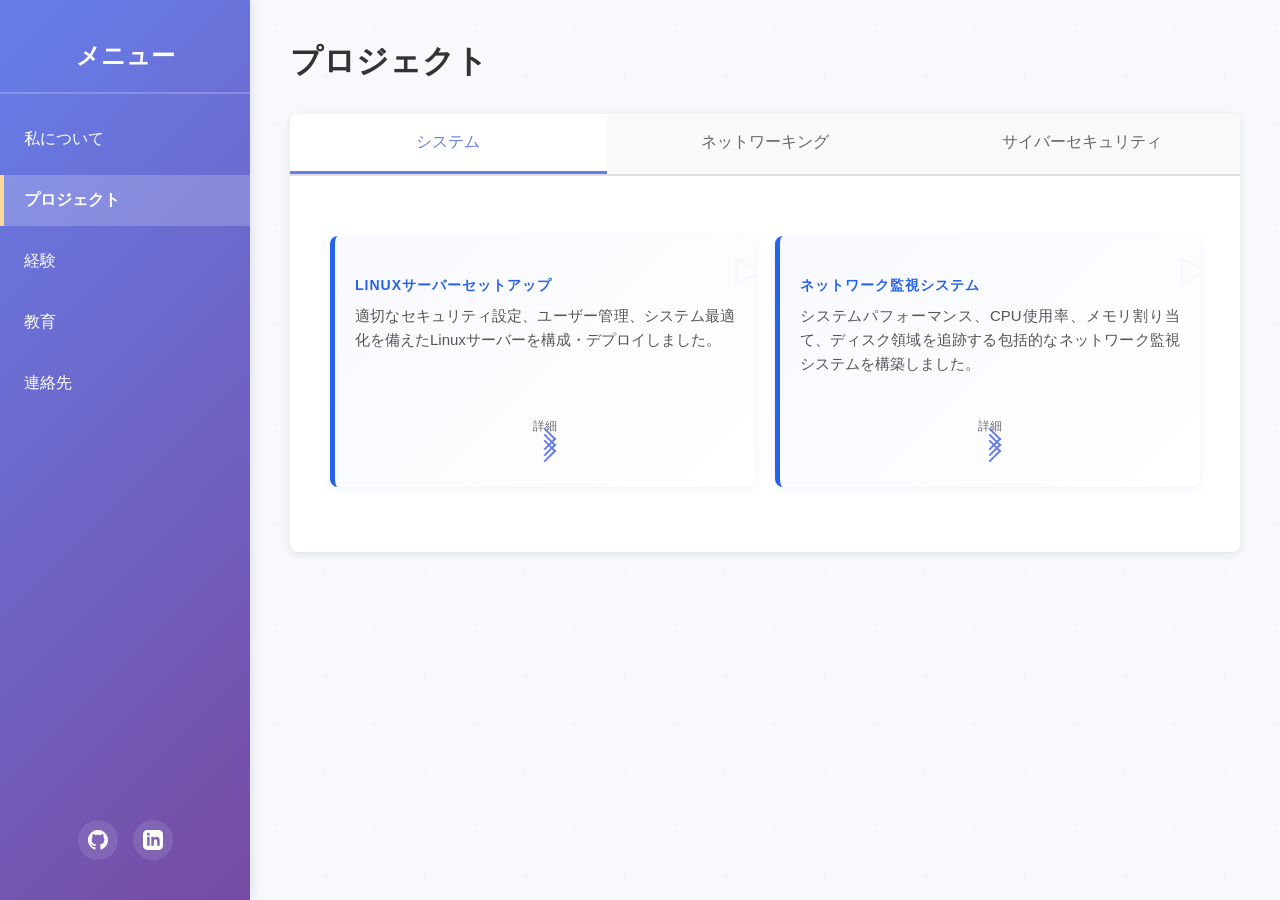
==== projects.html @ fcadda85 "Initial commit - My portfolio site" ====
<!DOCTYPE html>
<html lang="ja">

<head>
    <meta charset="UTF-8">
    <meta name="viewport" content="width=device-width, initial-scale=1.0">
    <title>プロジェクト</title>
    <link rel="stylesheet" href="style.css">
</head>

<body>
    <div class="container">
        <!-- Sidebar -->
        <aside class="sidebar">
            <div class="sidebar-header">
                <h2>メニュー</h2>
            </div>
            <nav class="sidebar-nav">
                <ul>
                    <li><a href="index.html" class="nav-link" data-page="about">私について</a></li>
                    <li><a href="projects.html" class="nav-link active" data-page="projects">プロジェクト</a></li>
                    <li><a href="#" class="nav-link" data-page="experience">経験</a></li>
                    <li><a href="#" class="nav-link" data-page="education">教育</a></li>
                    <li><a href="#" class="nav-link" data-page="contact">連絡先</a></li>
                </ul>
            </nav>

            <!-- Social Links -->
            <div class="sidebar-social">
                <a href="https://github.com/mahendrakaintura" target="_blank" class="social-link" title="GitHub">
                    <svg height="20" width="20" viewBox="0 0 24 24" fill="currentColor">
                        <path
                            d="M12 0c-6.626 0-12 5.373-12 12 0 5.302 3.438 9.8 8.207 11.387.599.111.793-.261.793-.577v-2.234c-3.338.726-4.033-1.416-4.033-1.416-.546-1.387-1.333-1.756-1.333-1.756-1.089-.745.083-.729.083-.729 1.205.084 1.839 1.237 1.839 1.237 1.07 1.834 2.807 1.304 3.492.997.107-.775.418-1.305.762-1.604-2.665-.305-5.467-1.334-5.467-5.931 0-1.311.469-2.381 1.236-3.221-.124-.303-.535-1.524.117-3.176 0 0 1.008-.322 3.301 1.23.957-.266 1.983-.399 3.003-.404 1.02.005 2.047.138 3.006.404 2.291-1.552 3.297-1.23 3.297-1.23.653 1.653.242 2.874.118 3.176.77.84 1.235 1.911 1.235 3.221 0 4.609-2.807 5.624-5.479 5.921.43.372.823 1.102.823 2.222v3.293c0 .319.192.694.801.576 4.765-1.589 8.199-6.086 8.199-11.386 0-6.627-5.373-12-12-12z" />
                    </svg>
                </a>
                <a href="https://www.linkedin.com/in/mahendra-kaintura-3a2257334/" target="_blank" class="social-link"
                    title="LinkedIn">
                    <svg height="20" width="20" viewBox="0 0 24 24" fill="currentColor">
                        <path
                            d="M19 0h-14c-2.761 0-5 2.239-5 5v14c0 2.761 2.239 5 5 5h14c2.762 0 5-2.239 5-5v-14c0-2.761-2.238-5-5-5zm-11 19h-3v-11h3v11zm-1.5-12.268c-.966 0-1.75-.79-1.75-1.764s.784-1.764 1.75-1.764 1.75.79 1.75 1.764-.783 1.764-1.75 1.764zm13.5 12.268h-3v-5.604c0-3.368-4-3.113-4 0v5.604h-3v-11h3v1.765c1.396-2.586 7-2.777 7 2.476v6.759z" />
                    </svg>
                </a>
            </div>
        </aside>

        <!-- Main Content -->
        <main class="main-content">
            <!-- Projects Page -->
            <div id="projects" class="page active">
                <div class="page-header">
                    <h1>プロジェクト</h1>
                </div>

                <!-- Project Category Container (like tabs-container) -->
                <div class="tabs-container">
                    <div class="project-navbar">
                        <button class="project-nav-btn active" data-category="system">システム</button>
                        <button class="project-nav-btn" data-category="networking">ネットワーキング</button>
                        <button class="project-nav-btn" data-category="cybersecurity">サイバーセキュリティ</button>
                    </div>

                    <!-- Projects Container -->
                    <div class="tab-contents">
                        <div id="projects-content" class="tab-content active">
                            <div id="projects-container">
                                <!-- Projects will be inserted here by JavaScript -->
                            </div>
                        </div>
                    </div>
                </div>
            </div>
        </main>
    </div>

    <script src="projects-script.js"></script>
</body>

</html>
---- style.css ----
* {
    margin: 0;
    padding: 0;
    box-sizing: border-box;
}

body {
    font-family: 'Segoe UI', 'Hiragino Sans', 'ヒラギノ角ゴ Pro', 'Yu Gothic', YuGothic, 'MS UI Gothic', Meiryo, sans-serif;
    background-color: #f5f5f5;
    color: #333;
}

.container {
    display: flex;
    height: 100vh;
}

/* Sidebar Styling */
.sidebar {
    width: 250px;
    background: linear-gradient(135deg, #667eea 0%, #764ba2 100%);
    color: white;
    padding: 20px 0;
    box-shadow: 2px 0 10px rgba(0, 0, 0, 0.1);
    position: fixed;
    height: 100vh;
    overflow-y: auto;
    display: flex;
    flex-direction: column;
}

.sidebar-header {
    padding: 20px;
    border-bottom: 2px solid rgba(255, 255, 255, 0.2);
    text-align: center;
}

.sidebar-header h2 {
    font-size: 24px;
    font-weight: 600;
}

.sidebar-nav ul {
    list-style: none;
    margin-top: 20px;
}

.sidebar-nav li {
    margin: 10px 0;
}

.nav-link {
    display: block;
    padding: 15px 20px;
    color: white;
    text-decoration: none;
    transition: all 0.3s ease;
    font-size: 16px;
    border-left: 4px solid transparent;
}

.nav-link:hover {
    background-color: rgba(255, 255, 255, 0.1);
    border-left-color: #ffd89b;
}

.nav-link.active {
    background-color: rgba(255, 255, 255, 0.2);
    border-left-color: #ffd89b;
    font-weight: 600;
}

/* Sidebar Social Links */
.sidebar-social {
    margin-top: auto;
    display: flex;
    justify-content: center;
    gap: 15px;
    padding: 20px;
}

.social-link {
    display: flex;
    align-items: center;
    justify-content: center;
    width: 40px;
    height: 40px;
    background-color: rgba(255, 255, 255, 0.1);
    border-radius: 50%;
    color: white;
    transition: all 0.3s ease;
}

.social-link:hover {
    background-color: rgba(255, 255, 255, 0.3);
    transform: translateY(-3px);
}

/* Main Content Area */
.main-content {
    margin-left: 250px;
    width: calc(100% - 250px);
    padding: 40px;
    overflow-y: auto;
    background-color: #f8f9fc;
    background-image:
        radial-gradient(circle at 25px 25px, rgba(102, 126, 234, 0.03) 2px, transparent 0),
        radial-gradient(circle at 75px 75px, rgba(118, 75, 162, 0.03) 2px, transparent 0);
    background-size: 100px 100px;
}

.page {
    display: none;
    animation: fadeIn 0.3s ease;
}

.page.active {
    display: block;
}

@keyframes fadeIn {
    from {
        opacity: 0;
        transform: translateY(10px);
    }

    to {
        opacity: 1;
        transform: translateY(0);
    }
}

/* Scroll Down Animation */
.scroll-indicator {
    display: flex;
    flex-direction: column;
    align-items: center;
    justify-content: center;
    margin-top: 60px;
    padding: 20px 0;
}

.scroll-indicator p {
    font-size: 14px;
    color: #666;
    margin-bottom: 10px;
    font-weight: 500;
}

.scroll-arrow {
    display: flex;
    flex-direction: column;
    align-items: center;
}

.scroll-arrow span {
    width: 24px;
    height: 24px;
    border-right: 2px solid #667eea;
    border-bottom: 2px solid #667eea;
    transform: rotate(-45deg);
    margin-top: -16px;
    animation: scrollDown 1.5s infinite;
}

.scroll-arrow span:nth-child(1) {
    animation-delay: 0s;
}

.scroll-arrow span:nth-child(2) {
    animation-delay: 0.3s;
}

.scroll-arrow span:nth-child(3) {
    animation-delay: 0.6s;
}

@keyframes scrollDown {
    0% {
        opacity: 0;
        transform: rotate(-45deg) translateY(-10px);
    }

    50% {
        opacity: 1;
    }

    100% {
        opacity: 0;
        transform: rotate(-45deg) translateY(10px);
    }
}

/* Introduction Section */
.introduction-section {
    background: white;
    border-left: 4px solid #667eea;
    padding: 30px;
    margin-top: 40px;
    border-radius: 8px;
    box-shadow: 0 2px 8px rgba(0, 0, 0, 0.1);
    animation: fadeInUp 0.8s ease;
}

.introduction-section h2 {
    color: #667eea;
    margin-bottom: 20px;
    font-size: 24px;
}

/* Intro with photo side by side */
.intro-with-photo {
    display: flex;
    gap: 30px;
    align-items: flex-start;
}

/* Introduction content */
.introduction-content {
    flex: 1;
    line-height: 1.8;
    color: #333;
}

.introduction-content p {
    margin-bottom: 15px;
    font-size: 16px;
    text-align: justify;
}

.introduction-content p:last-child {
    margin-bottom: 0;
}

/* Photo on right side with shadow */
.intro-photo-right {
    flex-shrink: 0;
    position: relative;
    display: flex;
    flex-direction: column;
    align-items: center;
}

.intro-photo-right>img {
    width: 170px;
    height: 220px;
    object-fit: cover;
    object-position: center;
    border-radius: 15px;
    box-shadow:
        0 15px 35px rgba(102, 126, 234, 0.4),
        0 8px 15px rgba(0, 0, 0, 0.1);
}

.intro-photo-right::after {
    content: '';
    position: absolute;
    bottom: 60px;
    left: 50%;
    transform: translateX(-50%);
    width: 60%;
    height: 25px;
    background: radial-gradient(ellipse at center, rgba(102, 126, 234, 0.25) 0%, transparent 70%);
    z-index: -1;
}

/* Signature styling */
.signature {
    margin-top: 15px;
}

.signature img {
    width: 180px;
    height: auto;
    opacity: 0.85;
    transition: opacity 0.3s ease;
    mix-blend-mode: multiply;
}

.signature img:hover {
    opacity: 1;
    mix-blend-mode: normal;
}

/* Digital Signature Text */
.digital-signature {
    margin-top: 15px;
    text-align: center;
}

.signature-text {
    font-family: 'Brush Script MT', 'Segoe Script', cursive;
    font-size: 24px;
    color: #667eea;
    font-style: italic;
    display: inline-block;
    position: relative;
}

.signature-text::after {
    content: '';
    position: absolute;
    bottom: -3px;
    left: 0;
    width: 100%;
    height: 2px;
    background: linear-gradient(90deg, transparent, #667eea, #764ba2, transparent);
}

/* CTA Button */
.cta-button {
    display: inline-block;
    margin-top: 20px;
    padding: 12px 30px;
    background: linear-gradient(135deg, #667eea 0%, #764ba2 100%);
    color: white;
    text-decoration: none;
    border-radius: 25px;
    font-weight: 600;
    font-size: 14px;
    transition: all 0.3s ease;
    box-shadow: 0 4px 15px rgba(102, 126, 234, 0.4);
}

.cta-button:hover {
    transform: translateY(-2px);
    box-shadow: 0 6px 20px rgba(102, 126, 234, 0.5);
}

@keyframes fadeInUp {
    from {
        opacity: 0;
        transform: translateY(30px);
    }

    to {
        opacity: 1;
        transform: translateY(0);
    }
}

.page-header {
    margin-bottom: 30px;
}

.page-header h1 {
    font-size: 32px;
    color: #333;
    margin-bottom: 10px;
}

/* Tabs Styling */
.tabs-container {
    background: white;
    border-radius: 8px;
    box-shadow: 0 2px 8px rgba(0, 0, 0, 0.1);
    overflow: hidden;
}

.tabs {
    display: flex;
    background-color: #f9f9f9;
    border-bottom: 2px solid #e0e0e0;
    flex-wrap: wrap;
}

.tab-btn {
    flex: 1;
    padding: 18px 20px;
    background: none;
    border: none;
    cursor: pointer;
    font-size: 16px;
    font-weight: 500;
    color: #666;
    transition: all 0.3s ease;
    border-bottom: 3px solid transparent;
    min-width: 150px;
}

.tab-btn:hover {
    background-color: #f0f0f0;
    color: #333;
}

.tab-btn.active {
    color: #667eea;
    border-bottom-color: #667eea;
    background-color: white;
}

.tab-contents {
    padding: 40px;
}

.tab-content {
    display: none;
    animation: fadeIn 0.3s ease;
}

.tab-content.active {
    display: block;
}

.tab-content h2 {
    font-size: 24px;
    color: #333;
    margin-bottom: 20px;
    border-bottom: 2px solid #667eea;
    padding-bottom: 10px;
}

.tab-content h3 {
    font-size: 18px;
    color: #554d9f;
    margin-top: 20px;
    margin-bottom: 10px;
}

#skills h3 {
    font-size: 22px;
    color: #2563eb;
    margin-top: 30px;
    margin-bottom: 20px;
    font-weight: 600;
}

.skills-section {
    margin-bottom: 40px;
}

.skills-section:first-of-type {
    margin-top: 0;
}

.info-section {
    line-height: 1.8;
}

.info-section p {
    margin: 12px 0;
    font-size: 16px;
}

.info-section ul {
    margin-left: 20px;
    margin-top: 10px;
}

.info-section li {
    margin: 8px 0;
    font-size: 16px;
}

.info-section strong {
    color: #554d9f;
}

/* Two Column Grid Layout */
.info-grid {
    display: grid;
    grid-template-columns: 1fr 1fr;
    gap: 20px;
    margin-top: 20px;
}

#skills .info-grid {
    background: white;
    padding: 25px;
    border-radius: 8px;
    box-shadow: 0 2px 8px rgba(0, 0, 0, 0.05);
}

.info-item {
    padding: 20px;
    background: linear-gradient(135deg, #f8f9ff 0%, #ffffff 100%);
    border-left: 5px solid #2563eb;
    border-radius: 8px;
    box-shadow: 0 2px 8px rgba(37, 99, 235, 0.08);
    transition: all 0.3s ease;
    position: relative;
    overflow: hidden;
}

.info-item::before {
    content: '▹';
    position: absolute;
    top: -5px;
    right: -10px;
    font-size: 60px;
    color: rgba(37, 99, 235, 0.05);
    opacity: 0.5;
}

.info-item:hover {
    transform: translateY(-4px);
    box-shadow: 0 8px 20px rgba(37, 99, 235, 0.15);
    border-left-color: #2563eb;
}

.info-item strong {
    color: #2563eb;
    display: block;
    margin-bottom: 10px;
    font-size: 14px;
    text-transform: uppercase;
    letter-spacing: 1px;
    font-weight: 700;
}

.info-item span {
    font-size: 15px;
    color: #555;
    font-weight: 400;
    line-height: 1.6;
    text-align: justify;
}

/* About Me Section */
.about-me-section {
    margin-top: 40px;
    padding-top: 30px;
    border-top: 2px solid #e0e0e0;
}

.about-me-section h3 {
    font-size: 22px;
    color: #333;
    margin-bottom: 20px;
    font-weight: 600;
}

.about-me-content {
    background: white;
    border: 2px solid #f0f0f0;
    border-radius: 8px;
    padding: 20px;
    max-height: 400px;
    overflow-y: auto;
    line-height: 1.8;
    font-size: 16px;
    color: #555;
}

.about-me-content p {
    margin: 12px 0;
}

.interests-grid {
    display: grid;
    grid-template-columns: repeat(auto-fit, minmax(280px, 1fr));
    gap: 20px;
    margin-top: 30px;
}

.interest-card {
    background: linear-gradient(135deg, #f8f9ff 0%, #ffffff 100%);
    border-radius: 12px;
    padding: 30px;
    text-align: center;
    box-shadow: 0 4px 16px rgba(37, 99, 235, 0.1);
    transition: all 0.3s ease;
    border-left: 5px solid #2563eb;
    border-top: 5px solid #2563eb;
    position: relative;
    overflow: hidden;
}

.interest-card::before {
    content: '';
    position: absolute;
    top: 0;
    right: 0;
    width: 100px;
    height: 100px;
    background: radial-gradient(circle, rgba(37, 99, 235, 0.08) 0%, transparent 70%);
    pointer-events: none;
}

.interest-card:hover {
    transform: translateY(-10px);
    box-shadow: 0 12px 28px rgba(37, 99, 235, 0.2);
    border-left-color: #2563eb;
    border-top-color: #2563eb;
}

.interest-card h3 {
    font-size: 20px;
    color: #2563eb;
    margin: 20px 0 12px 0;
    font-weight: 700;
    position: relative;
    z-index: 1;
}

.interest-card p {
    font-size: 14px;
    color: #666;
    line-height: 1.7;
    position: relative;
    z-index: 1;
}

.card-icon {
    height: 120px;
    display: flex;
}

/* Science Animation */
.science-animation {
    position: relative;
    width: 140px;
    height: 140px;
    display: flex;
    align-items: center;
    justify-content: center;
}

.nucleus {
    position: absolute;
    width: 16px;
    height: 16px;
    background: radial-gradient(circle at 30% 30%, #FF1744, #C41C3B);
    border-radius: 50%;
    box-shadow: 0 0 20px #FF1744, 0 0 40px rgba(255, 23, 68, 0.5);
    z-index: 10;
}

.orbit {
    position: absolute;
    border: 1px solid rgba(102, 126, 234, 0.3);
    border-radius: 50%;
    left: 50%;
    top: 50%;
    transform: translate(-50%, -50%);
}

.orbit-1 {
    width: 40px;
    height: 40px;
}

.orbit-2 {
    width: 70px;
    height: 70px;
    border-color: rgba(76, 175, 80, 0.3);
}

.orbit-3 {
    width: 100px;
    height: 100px;
    border-color: rgba(255, 152, 0, 0.3);
}

.electron {
    position: absolute;
    width: 8px;
    height: 8px;
    background: radial-gradient(circle at 30% 30%, #00D4FF, #0288D1);
    border-radius: 50%;
    box-shadow: 0 0 10px #00D4FF;
    left: 50%;
    top: 50%;
}

.electron-1 {
    animation: orbitPath1 3s infinite linear;
}

.electron-1.electron-offset {
    animation: orbitPath1 3s infinite linear 1.5s;
}

.electron-2 {
    animation: orbitPath2 4s infinite linear;
}

.electron-2.electron-offset {
    animation: orbitPath2 4s infinite linear 1.33s;
}

.electron-2.electron-offset-2 {
    animation: orbitPath2 4s infinite linear 2.66s;
}

.electron-3 {
    animation: orbitPath3 5s infinite linear;
}

.electron-3.electron-offset {
    animation: orbitPath3 5s infinite linear 2.5s;
}

.energy-particle {
    position: absolute;
    width: 4px;
    height: 4px;
    background: #FFD700;
    border-radius: 50%;
    box-shadow: 0 0 8px #FFD700;
}

.energy-1 {
    animation: energyPath1 2s infinite ease-in-out;
}

.energy-2 {
    animation: energyPath1 2s infinite ease-in-out 1s;
}

@keyframes orbitPath1 {
    from {
        transform: translate(-50%, -50%) rotate(0deg) translateX(20px) rotate(0deg);
    }

    to {
        transform: translate(-50%, -50%) rotate(360deg) translateX(20px) rotate(-360deg);
    }
}

@keyframes orbitPath2 {
    from {
        transform: translate(-50%, -50%) rotate(0deg) translateX(35px) rotate(0deg);
    }

    to {
        transform: translate(-50%, -50%) rotate(360deg) translateX(35px) rotate(-360deg);
    }
}

@keyframes orbitPath3 {
    from {
        transform: translate(-50%, -50%) rotate(0deg) translateX(50px) rotate(0deg);
    }

    to {
        transform: translate(-50%, -50%) rotate(360deg) translateX(50px) rotate(-360deg);
    }
}

@keyframes energyPath1 {

    0%,
    100% {
        transform: translate(0, 0);
        opacity: 0;
    }

    50% {
        transform: translate(30px, 30px);
        opacity: 1;
    }
}

/* Technology Animation */
.pcb-circuit {
    width: 100px;
    height: 100px;
}

.circuit-path {
    stroke-dasharray: 150;
    stroke-dashoffset: 150;
    animation: drawCircuit 3s ease-in-out infinite;
}

.circuit-path-alt {
    stroke-dasharray: 150;
    stroke-dashoffset: 150;
    animation: drawCircuit 3s ease-in-out infinite 0.5s;
}

@keyframes drawCircuit {

    0%,
    100% {
        stroke-dashoffset: 150;
    }

    50% {
        stroke-dashoffset: 0;
    }
}

/* Music Animation */
.headphone-animation {
    position: relative;
    width: 80px;
    height: 80px;
}

.headphone {
    position: relative;
    width: 70px;
    height: 50px;
    margin: 0 auto;
}

.ear-left,
.ear-right {
    position: absolute;
    width: 20px;
    height: 30px;
    background: #4CAF50;
    border-radius: 50%;
    top: 10px;
}

.ear-left {
    left: 0;
    animation: earhop 0.6s ease-in-out infinite;
}

.ear-right {
    right: 0;
    animation: earhop 0.6s ease-in-out infinite 0.1s;
}

.band {
    position: absolute;
    width: 50px;
    height: 8px;
    background: #4CAF50;
    border-radius: 4px;
    top: 0;
    left: 10px;
}

@keyframes earhop {

    0%,
    100% {
        transform: translateY(0);
    }

    50% {
        transform: translateY(-10px);
    }
}

.music-notes {
    position: absolute;
    bottom: 0;
    left: 50%;
    transform: translateX(-50%);
    display: flex;
    gap: 8px;
}

.note {
    font-size: 20px;
    animation: floatNotes 1s ease-in-out infinite;
}

.note:nth-child(1) {
    color: #FF6B6B;
    animation-delay: 0s;
}

.note:nth-child(2) {
    color: #4ECDC4;
    animation-delay: 0.2s;
}

.note:nth-child(3) {
    color: #FFD93D;
    animation-delay: 0.4s;
}

@keyframes floatNotes {

    0%,
    100% {
        transform: translateY(0) scale(1);
    }

    50% {
        transform: translateY(-20px) scale(1.2);
    }
}

/* Travel Animation */
.travel-animation {
    position: relative;
    width: 100px;
    height: 80px;
    display: flex;
    align-items: center;
    gap: 15px;
}

.backpack {
    width: 30px;
    height: 40px;
    background: #FF6B6B;
    border-radius: 5px;
    position: relative;
    animation: bounce 2s ease-in-out infinite;
}

.backpack::before {
    content: '';
    position: absolute;
    width: 20px;
    height: 5px;
    background: #8B4513;
    top: -5px;
    left: 5px;
    border-radius: 3px;
}

.bike {
    position: relative;
    width: 45px;
    height: 30px;
    animation: bikemove 2s ease-in-out infinite;
}

.wheel {
    position: absolute;
    border: 3px solid #333;
    border-radius: 50%;
    width: 25px;
    height: 25px;
}

.wheel-front {
    left: 0;
    top: 0;
    animation: spin 1s linear infinite;
}

.wheel-rear {
    right: 0;
    top: 0;
    animation: spin 1s linear infinite;
}

.frame {
    position: absolute;
    width: 30px;
    height: 2px;
    background: #333;
    top: 50%;
    left: 5px;
}

@keyframes bikemove {

    0%,
    100% {
        transform: translateX(0);
    }

    50% {
        transform: translateX(15px);
    }
}

@keyframes bounce {

    0%,
    100% {
        transform: translateY(0);
    }

    50% {
        transform: translateY(-10px);
    }
}

@keyframes spin {
    from {
        transform: rotate(0deg);
    }

    to {
        transform: rotate(360deg);
    }
}

/* Bike Riding Animation */
.bike-riding-animation {
    position: relative;
    width: 120px;
    height: 80px;
    overflow: hidden;
}

.bicycle {
    position: relative;
    width: 80px;
    height: 40px;
    animation: bikeRide 1.5s ease-in-out infinite;
}

.bike-wheel {
    position: absolute;
    border: 3px solid #667eea;
    border-radius: 50%;
    width: 28px;
    height: 28px;
    background: transparent;
    animation: wheelSpin 0.8s linear infinite;
}

.bike-wheel::before {
    content: '';
    position: absolute;
    width: 10px;
    height: 10px;
    background: #667eea;
    border-radius: 50%;
    top: 50%;
    left: 50%;
    transform: translate(-50%, -50%);
}

.bike-wheel-front {
    right: 0;
    bottom: 0;
}

.bike-wheel-rear {
    left: 0;
    bottom: 0;
}

.bike-frame {
    position: absolute;
    width: 50px;
    height: 3px;
    background: #667eea;
    bottom: 14px;
    left: 14px;
    transform: rotate(-15deg);
}

.bike-handlebar {
    position: absolute;
    width: 20px;
    height: 3px;
    background: #667eea;
    right: 2px;
    bottom: 28px;
    border-radius: 2px;
}

.bike-seat {
    position: absolute;
    width: 15px;
    height: 6px;
    background: #333;
    border-radius: 3px;
    left: 8px;
    bottom: 32px;
}

.rider {
    position: absolute;
    width: 12px;
    height: 20px;
    background: #764ba2;
    border-radius: 5px;
    left: 22px;
    bottom: 35px;
    animation: riderBob 0.75s ease-in-out infinite;
}

.rider::before {
    content: '';
    position: absolute;
    width: 10px;
    height: 10px;
    background: #764ba2;
    border-radius: 50%;
    top: -8px;
    left: 1px;
}

.road {
    position: absolute;
    bottom: 0;
    left: 0;
    width: 100%;
    height: 10px;
    background: #333;
    border-radius: 5px;
}

.road-line {
    position: absolute;
    width: 20px;
    height: 3px;
    background: #FFD89B;
    top: 50%;
    transform: translateY(-50%);
    animation: roadMove 0.5s linear infinite;
}

.road-line:nth-child(1) {
    left: 10px;
    animation-delay: 0s;
}

.road-line:nth-child(2) {
    left: 50px;
    animation-delay: 0.2s;
}

.road-line:nth-child(3) {
    left: 90px;
    animation-delay: 0.4s;
}

@keyframes bikeRide {

    0%,
    100% {
        transform: translateY(0);
    }

    50% {
        transform: translateY(-3px);
    }
}

@keyframes wheelSpin {
    from {
        transform: rotate(0deg);
    }

    to {
        transform: rotate(360deg);
    }
}

@keyframes riderBob {

    0%,
    100% {
        transform: translateY(0);
    }

    50% {
        transform: translateY(-2px);
    }
}

@keyframes roadMove {
    from {
        transform: translateY(-50%) translateX(0);
    }

    to {
        transform: translateY(-50%) translateX(-30px);
    }
}

/* Bike Riding Card Styling */
.interest-card.bike-riding {
    border-top-color: #FF6B6B;
}

.interest-card.bike-riding:hover {
    box-shadow: 0 8px 20px rgba(255, 107, 107, 0.2);
}

/* Fashion Animation */
.fashion-animation {
    position: relative;
    width: 80px;
    height: 80px;
}

.cool-guy {
    position: relative;
    width: 60px;
    height: 60px;
    margin: 0 auto;
}

.sunglasses {
    position: absolute;
    width: 50px;
    height: 20px;
    top: 20px;
    left: 5px;
    animation: sunglassesRotate 2s ease-in-out infinite;
}

.sunglasses::before,
.sunglasses::after {
    content: '';
    position: absolute;
    width: 16px;
    height: 16px;
    border: 3px solid #333;
    border-radius: 50%;
    top: 0;
}

.sunglasses::before {
    left: 0;
}

.sunglasses::after {
    right: 0;
}

.shirt {
    position: absolute;
    width: 50px;
    height: 30px;
    background: linear-gradient(135deg, #667eea 0%, #764ba2 100%);
    border-radius: 3px;
    top: 35px;
    left: 5px;
    animation: shirtShine 1.5s ease-in-out infinite;
}

@keyframes sunglassesRotate {

    0%,
    100% {
        transform: rotate(0deg);
    }

    25% {
        transform: rotate(-10deg);
    }

    75% {
        transform: rotate(10deg);
    }
}

@keyframes shirtShine {

    0%,
    100% {
        opacity: 1;
    }

    50% {
        opacity: 0.7;
    }
}

/* Food Animation */
.food-animation {
    display: flex;
    gap: 20px;
    align-items: center;
    justify-content: center;
}

.curry,
.ramen {
    font-size: 50px;
    animation: foodBounce 1s ease-in-out infinite;
}

.curry {
    animation-delay: 0s;
}

.ramen {
    animation-delay: 0.3s;
}

@keyframes foodBounce {

    0%,
    100% {
        transform: scale(1) translateY(0);
    }

    50% {
        transform: scale(1.1) translateY(-10px);
    }
}

@media (max-width: 768px) {
    .sidebar {
        width: 200px;
    }

    .main-content {
        margin-left: 200px;
        width: calc(100% - 200px);
        padding: 20px;
    }

    .tabs {
        flex-wrap: wrap;
    }

    .tab-btn {
        flex: 1 1 auto;
        min-width: 120px;
        padding: 12px 15px;
        font-size: 14px;
    }

    .tab-contents {
        padding: 20px;
    }

    .page-header h1 {
        font-size: 24px;
    }

    .info-grid {
        grid-template-columns: 1fr;
        gap: 15px;
    }

    .interests-grid {
        grid-template-columns: 1fr;
    }

    /* Intro Card Responsive */
    .intro-with-photo {
        flex-direction: column;
        align-items: center;
        text-align: center;
    }

    .intro-photo-right {
        width: 100%;
        display: flex;
        justify-content: center;
    }

    .intro-photo-right img {
        width: 180px;
        height: 220px;
    }
}

/* Projects Page Styling */
.project-navbar {
    display: flex;
    background-color: #f9f9f9;
    border-bottom: 2px solid #e0e0e0;
    flex-wrap: wrap;
}

.project-nav-btn {
    flex: 1;
    padding: 18px 20px;
    background: none;
    border: none;
    cursor: pointer;
    font-size: 16px;
    font-weight: 500;
    color: #666;
    transition: all 0.3s ease;
    border-bottom: 3px solid transparent;
    min-width: 150px;
}

.project-nav-btn:hover {
    background-color: #f0f0f0;
    color: #333;
}

.project-nav-btn.active {
    color: #667eea;
    border-bottom-color: #667eea;
    background-color: white;
}

/* Projects Grid - Same as info-grid in About page */
#projects-container {
    display: grid;
    grid-template-columns: 1fr 1fr;
    gap: 20px;
    margin-top: 20px;
}

/* Projects Item - Same style as info-item */
#projects-container .project-item {
    background: linear-gradient(135deg, #f8f9ff 0%, #ffffff 100%);
    border-left: 5px solid #2563eb;
    border-radius: 8px;
    padding: 20px;
    box-shadow: 0 2px 8px rgba(37, 99, 235, 0.08);
    transition: all 0.3s ease;
    position: relative;
    overflow: hidden;
}

#projects-container .project-item::before {
    content: '▹';
    position: absolute;
    top: -5px;
    right: -10px;
    font-size: 60px;
    color: rgba(37, 99, 235, 0.05);
    opacity: 0.5;
}

#projects-container .project-item:hover {
    transform: translateY(-4px);
    box-shadow: 0 8px 20px rgba(37, 99, 235, 0.15);
    border-left-color: #2563eb;
}

#projects-container .project-item-title {
    color: #2563eb;
    display: block;
    margin-bottom: 10px;
    font-size: 14px;
    text-transform: uppercase;
    letter-spacing: 1px;
    font-weight: 700;
}

#projects-container .project-item-description {
    font-size: 15px;
    color: #555;
    font-weight: 400;
    line-height: 1.6;
    text-align: justify;
}

/* Project Scroll Button */
.project-scroll-btn {
    display: flex;
    flex-direction: column;
    align-items: center;
    justify-content: center;
    padding: 12px 0 8px 0;
    margin-top: 15px;
    background: none;
    border: none;
    cursor: pointer;
    width: 100%;
    transition: all 0.3s ease;
}

.project-scroll-btn:hover {
    background-color: rgba(102, 126, 234, 0.05);
    border-radius: 4px;
}

.project-scroll-btn .scroll-text {
    font-size: 12px;
    color: #666;
    margin-bottom: 6px;
    font-weight: 500;
}

.project-scroll-btn .scroll-arrow {
    display: flex;
    flex-direction: column;
    align-items: center;
}

.project-scroll-btn .scroll-arrow span {
    width: 16px;
    height: 16px;
    border-right: 2px solid #667eea;
    border-bottom: 2px solid #667eea;
    transform: rotate(-45deg);
    margin-top: -10px;
    animation: scrollDown 1.5s infinite;
}

.project-scroll-btn .scroll-arrow span:nth-child(1) {
    animation-delay: 0s;
}

.project-scroll-btn .scroll-arrow span:nth-child(2) {
    animation-delay: 0.3s;
}

.project-scroll-btn .scroll-arrow span:nth-child(3) {
    animation-delay: 0.6s;
}

.projects-grid {
    display: grid;
    grid-template-columns: repeat(auto-fill, minmax(320px, 1fr));
    gap: 25px;
    margin-bottom: 40px;
}

/* Projects Item - New Layout */
.project-item {
    background: white;
    border-left: 4px solid #667eea;
    padding: 30px;
    margin-bottom: 25px;
    border-radius: 8px;
    box-shadow: 0 2px 8px rgba(0, 0, 0, 0.1);
    animation: fadeInUp 0.8s ease;
    display: flex;
    flex-direction: column;
    position: relative;
}

.project-item:hover {
    transform: translateY(-4px);
    box-shadow: 0 8px 20px rgba(102, 126, 234, 0.15);
}

.project-item-content {
    flex-grow: 1;
}

.project-item-header {
    display: flex;
    align-items: flex-start;
    gap: 15px;
    margin-bottom: 15px;
}

.project-emoji {
    font-size: 32px;
    min-width: 40px;
    text-align: center;
}

.project-item-title-section {
    flex-grow: 1;
}

.project-item-title {
    font-size: 18px;
    font-weight: 700;
    color: #333;
    margin: 0 0 8px 0;
    line-height: 1.3;
}

.project-item-category {
    display: inline-block;
    padding: 4px 12px;
    background: #f0f0f0;
    color: #667eea;
    border-radius: 20px;
    font-size: 12px;
    font-weight: 600;
    text-transform: uppercase;
}

.project-item-description {
    color: #555;
    line-height: 1.8;
    margin-bottom: 15px;
    font-size: 15px;
    text-align: justify;
}

.project-item-tech {
    display: flex;
    flex-wrap: wrap;
    gap: 8px;
    margin-bottom: 20px;
}

.project-item-arrow {
    display: flex;
    justify-content: center;
    padding-top: 15px;
    margin-top: 15px;
    border-top: 1px solid #e0e0e0;
}

.scroll-arrow-small {
    display: flex;
    flex-direction: column;
    align-items: center;
    gap: 2px;
}

.scroll-arrow-small span {
    width: 20px;
    height: 20px;
    border-right: 2px solid #667eea;
    border-bottom: 2px solid #667eea;
    transform: rotate(-45deg);
    animation: scrollDown 1.5s infinite;
}

.scroll-arrow-small span:nth-child(1) {
    animation-delay: 0s;
}

.scroll-arrow-small span:nth-child(2) {
    animation-delay: 0.3s;
}

.scroll-arrow-small span:nth-child(3) {
    animation-delay: 0.6s;
}

.project-card {
    background: linear-gradient(135deg, #f8f9ff 0%, #ffffff 100%);
    border-left: 5px solid #2563eb;
    border-radius: 8px;
    overflow: hidden;
    box-shadow: 0 2px 8px rgba(37, 99, 235, 0.08);
    transition: all 0.3s ease;
    display: flex;
    flex-direction: column;
    animation: fadeIn 0.4s ease;
    position: relative;
}

.project-card::before {
    content: '▹';
    position: absolute;
    top: -5px;
    right: -10px;
    font-size: 60px;
    color: rgba(37, 99, 235, 0.05);
    opacity: 0.5;
    z-index: 0;
}

.project-card:hover {
    transform: translateY(-4px);
    box-shadow: 0 8px 20px rgba(37, 99, 235, 0.15);
    border-left-color: #2563eb;
}

.project-image {
    width: 100%;
    height: 120px;
    background: linear-gradient(135deg, #667eea 0%, #764ba2 100%);
    display: flex;
    align-items: center;
    justify-content: center;
    color: white;
    font-size: 48px;
    position: relative;
    z-index: 1;
}

.project-content {
    padding: 25px;
    flex-grow: 1;
    display: flex;
    flex-direction: column;
    position: relative;
    z-index: 1;
}

.project-title {
    font-size: 18px;
    font-weight: 700;
    color: #333;
    margin-bottom: 12px;
}

.project-category {
    display: inline-block;
    padding: 4px 12px;
    background: #f0f0f0;
    color: #667eea;
    border-radius: 20px;
    font-size: 12px;
    font-weight: 600;
    margin-bottom: 12px;
    text-transform: uppercase;
    width: fit-content;
}

.project-description {
    font-size: 14px;
    color: #666;
    line-height: 1.6;
    flex-grow: 1;
    margin-bottom: 15px;
}

.project-tech {
    display: flex;
    flex-wrap: wrap;
    gap: 8px;
    margin-bottom: 15px;
}

.tech-tag {
    padding: 5px 12px;
    background: #f0f0f0;
    color: #2c3e50;
    border-radius: 12px;
    font-size: 12px;
    font-weight: 500;
    border: 1px solid #e0e0e0;
}

.project-links {
    display: flex;
    gap: 10px;
    margin-top: 15px;
}

.project-link {
    padding: 8px 16px;
    background: linear-gradient(135deg, #667eea 0%, #764ba2 100%);
    color: white;
    text-decoration: none;
    border-radius: 6px;
    font-size: 12px;
    font-weight: 600;
    transition: all 0.3s ease;
    text-align: center;
    flex: 1;
}

.project-link:hover {
    transform: scale(1.05);
    box-shadow: 0 4px 12px rgba(102, 126, 234, 0.3);
}

.no-projects {
    grid-column: 1 / -1;
    text-align: center;
    padding: 60px 20px;
    color: #999;
}

.no-projects p {
    font-size: 18px;
}

@media (max-width: 768px) {
    .project-navbar {
        margin-bottom: 40px;
    }

    .project-nav-btn {
        padding: 15px 15px;
        font-size: 14px;
        min-width: 130px;
    }

    .projects-grid {
        grid-template-columns: repeat(auto-fill, minmax(280px, 1fr));
        gap: 20px;
    }
}

@media (max-width: 480px) {
    .container {
        flex-direction: column;
    }

    .sidebar {
        width: 100%;
        height: auto;
        position: relative;
    }

    .main-content {
        margin-left: 0;
        width: 100%;
    }

    .tabs {
        flex-direction: column;
    }

    .tab-btn {
        width: 100%;
        text-align: left;
        border-bottom: none;
        border-left: 4px solid transparent;
    }

    .tab-btn.active {
        border-left-color: #667eea;
        border-bottom: none;
    }

    .projects-grid {
        grid-template-columns: 1fr;
    }

    .project-navbar {
        flex-direction: column;
        border-bottom: none;
    }

    .project-nav-btn {
        width: 100%;
        text-align: left;
        border-bottom: none;
        border-left: 4px solid transparent;
        padding: 15px 20px;
    }

    .project-nav-btn.active {
        border-left-color: #667eea;
        border-bottom: none;
        background-color: #f9f9f9;
    }
}
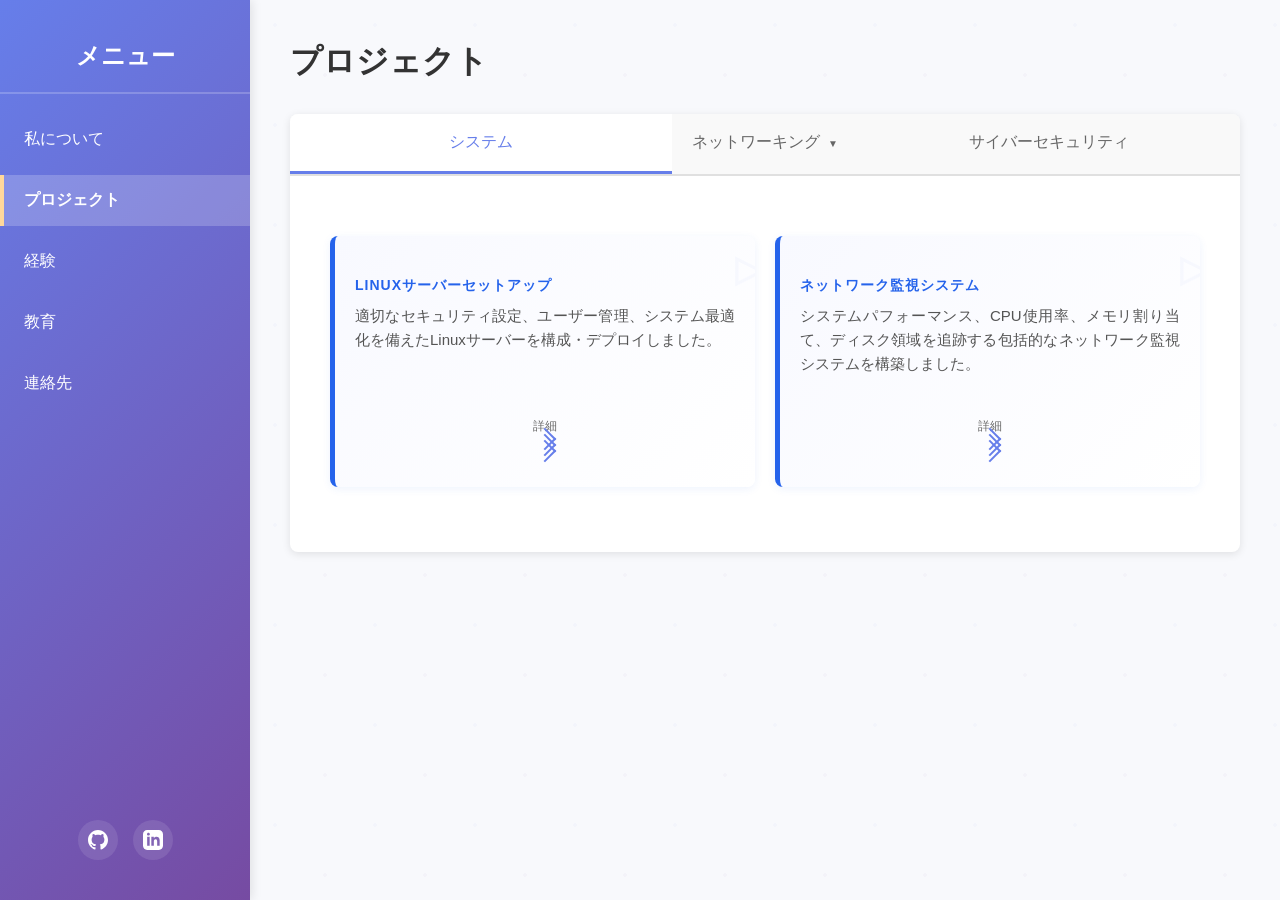
==== commit 93b82aee: "updated" ====
--- a/projects.html
+++ b/projects.html
@@ -54,8 +54,14 @@
                 <!-- Project Category Container (like tabs-container) -->
                 <div class="tabs-container">
                     <div class="project-navbar">
-                        <button class="project-nav-btn active" data-category="system">システム</button>
-                        <button class="project-nav-btn" data-category="networking">ネットワーキング</button>
+                        <button class="project-nav-btn" data-category="system">システム</button>
+                        <div class="dropdown-container">
+                            <button class="project-nav-btn dropdown-toggle" data-category="networking">ネットワーキング</button>
+                            <div class="dropdown-menu">
+                                <button class="dropdown-item active" data-category="networking">すべてのネットワーキング</button>
+                                <button class="dropdown-item" data-category="practical-labs">Practical Labs</button>
+                            </div>
+                        </div>
                         <button class="project-nav-btn" data-category="cybersecurity">サイバーセキュリティ</button>
                     </div>
 
--- a/style.css
+++ b/style.css
@@ -141,7 +141,7 @@
 }
 
 .scroll-indicator p {
-    font-size: 14px;
+    font-size: 8px;
     color: #666;
     margin-bottom: 10px;
     font-weight: 500;
@@ -213,7 +213,10 @@
     display: flex;
     gap: 30px;
     align-items: flex-start;
-}
+    position: relative;
+}
+
+
 
 /* Introduction content */
 .introduction-content {
@@ -239,29 +242,33 @@
     display: flex;
     flex-direction: column;
     align-items: center;
+    padding: 15px 15px 30px 15px;
+    background: white;
+    box-shadow: 0 4px 15px rgba(0, 0, 0, 0.15), 0 1px 3px rgba(0, 0, 0, 0.1);
+    transform: rotate(3deg);
+    transition: all 0.4s ease;
+    border-radius: 2px;
+    margin: 10px 20px;
+}
+
+.intro-photo-right:hover {
+    transform: rotate(0deg) scale(1.02);
+    box-shadow: 0 8px 25px rgba(0, 0, 0, 0.2), 0 2px 5px rgba(0, 0, 0, 0.15);
 }
 
 .intro-photo-right>img {
-    width: 170px;
-    height: 220px;
+    width: 130px;
+    height: 170px;
     object-fit: cover;
     object-position: center;
-    border-radius: 15px;
-    box-shadow:
-        0 15px 35px rgba(102, 126, 234, 0.4),
-        0 8px 15px rgba(0, 0, 0, 0.1);
+    border-radius: 1px;
+    opacity: 1;
+    box-shadow: none;
+    display: block;
 }
 
 .intro-photo-right::after {
-    content: '';
-    position: absolute;
-    bottom: 60px;
-    left: 50%;
-    transform: translateX(-50%);
-    width: 60%;
-    height: 25px;
-    background: radial-gradient(ellipse at center, rgba(102, 126, 234, 0.25) 0%, transparent 70%);
-    z-index: -1;
+    display: none;
 }
 
 /* Signature styling */
@@ -319,12 +326,12 @@
     font-weight: 600;
     font-size: 14px;
     transition: all 0.3s ease;
-    box-shadow: 0 4px 15px rgba(102, 126, 234, 0.4);
+    box-shadow: 0 10px 15px rgba(102, 126, 234, 0.4);
 }
 
 .cta-button:hover {
     transform: translateY(-2px);
-    box-shadow: 0 6px 20px rgba(102, 126, 234, 0.5);
+    box-shadow: 0 20px 80px rgba(102, 126, 234, 0.5);
 }
 
 @keyframes fadeInUp {
@@ -1330,7 +1337,31 @@
     .intro-photo-right {
         width: 100%;
         display: flex;
-        justify-content: center;
+
+        transform: rotate(0deg);
+        margin: 20px 0;
+    }
+
+    .intro-photo-right::before {
+        display: none;
+    }
+
+    .intro-photo-right::after {
+        display: none;
+    }
+
+    .steel-pin {
+        top: 5px;
+        left: 5px;
+        width: 4px;
+    }
+
+    .intro-photo-right:hover {
+        transform: scale(1.02);
+    }
+
+    .intro-photo-right:hover .steel-pin {
+        transform: scale(1.1) rotate(-10deg);
     }
 
     .intro-photo-right img {
@@ -1339,12 +1370,93 @@
     }
 }
 
-/* Projects Page Styling */
+/* Project Category Container (like tabs-container) */
 .project-navbar {
     display: flex;
     background-color: #f9f9f9;
     border-bottom: 2px solid #e0e0e0;
     flex-wrap: wrap;
+    position: relative;
+}
+
+/* Dropdown Container */
+.dropdown-container {
+    position: relative;
+}
+
+.dropdown-toggle {
+    position: relative;
+}
+
+.dropdown-toggle::after {
+    content: '▼';
+    font-size: 10px;
+    margin-left: 8px;
+    display: inline-block;
+    transition: transform 0.3s ease;
+}
+
+.dropdown-container:hover .dropdown-toggle::after {
+    transform: rotate(180deg);
+}
+
+/* Hover effect for dropdown toggle */
+.dropdown-container:hover .dropdown-toggle {
+    background-color: rgba(255, 255, 255, 0.1);
+}
+
+/* Dropdown Menu */
+.dropdown-menu {
+    display: none;
+    position: absolute;
+    top: 100%;
+    left: 0;
+    min-width: 200px;
+    background: white;
+    border-radius: 0 0 8px 8px;
+    box-shadow: 0 4px 12px rgba(0, 0, 0, 0.15);
+    z-index: 1000;
+    overflow: hidden;
+}
+
+.dropdown-container:hover .dropdown-menu {
+    display: block;
+}
+
+/* Dropdown Items */
+.dropdown-item {
+    display: block;
+    width: 100%;
+    padding: 12px 20px;
+    background: none;
+    border: none;
+    text-align: left;
+    cursor: pointer;
+    font-size: 14px;
+    color: #666;
+    transition: all 0.3s ease;
+    border-bottom: 1px solid #f0f0f0;
+}
+
+.dropdown-item:last-child {
+    border-bottom: none;
+}
+
+.dropdown-item:hover {
+    background-color: #f0f0f0;
+    color: #333;
+}
+
+.dropdown-item.active {
+    background-color: rgba(102, 126, 234, 0.1);
+    color: #667eea;
+    font-weight: 600;
+}
+
+/* Show dropdown toggle as active when dropdown item is selected */
+.dropdown-container .project-nav-btn.active {
+    background-color: rgba(255, 255, 255, 0.2);
+    border-bottom-color: transparent;
 }
 
 .project-nav-btn {
@@ -1380,6 +1492,21 @@
     margin-top: 20px;
 }
 
+/* Responsive Projects Container */
+@media (max-width: 768px) {
+    #projects-container {
+        grid-template-columns: 1fr;
+        gap: 15px;
+    }
+}
+
+@media (max-width: 480px) {
+    #projects-container {
+        grid-template-columns: 1fr;
+        gap: 12px;
+    }
+}
+
 /* Projects Item - Same style as info-item */
 #projects-container .project-item {
     background: linear-gradient(135deg, #f8f9ff 0%, #ffffff 100%);
@@ -1390,6 +1517,36 @@
     transition: all 0.3s ease;
     position: relative;
     overflow: hidden;
+}
+
+/* Responsive Project Items */
+@media (max-width: 768px) {
+    #projects-container .project-item {
+        padding: 15px;
+        border-left-width: 4px;
+    }
+
+    #projects-container .project-item-title {
+        font-size: 12px;
+    }
+
+    #projects-container .project-item-description {
+        font-size: 14px;
+    }
+}
+
+@media (max-width: 480px) {
+    #projects-container .project-item {
+        padding: 12px;
+    }
+
+    #projects-container .project-item-title {
+        font-size: 11px;
+    }
+
+    #projects-container .project-item-description {
+        font-size: 13px;
+    }
 }
 
 #projects-container .project-item::before {
@@ -1733,17 +1890,73 @@
 @media (max-width: 768px) {
     .project-navbar {
         margin-bottom: 40px;
+        padding: 10px 0;
+        background-color: #f9f9f9;
     }
 
     .project-nav-btn {
-        padding: 15px 15px;
-        font-size: 14px;
-        min-width: 130px;
+        padding: 12px 10px;
+        font-size: 13px;
+        min-width: auto;
+        flex: 1;
+        border-bottom: none;
+    }
+
+    /* Dropdown responsive styles */
+    .dropdown-container {
+        position: static;
+    }
+
+    .dropdown-menu {
+        position: absolute;
+        top: 100%;
+        left: 0;
+        width: 100%;
+        max-height: 200px;
+        overflow-y: auto;
+        background: rgba(255, 255, 255, 0.98);
+        box-shadow: 0 4px 12px rgba(0, 0, 0, 0.15);
+        border-radius: 0;
+        z-index: 999;
+        display: none;
+    }
+
+    /* On mobile, show dropdown on click/tap */
+    .dropdown-container.active .dropdown-menu {
+        display: block;
+    }
+
+    .dropdown-toggle::after {
+        transform: rotate(0deg);
+    }
+
+    .dropdown-container.active .dropdown-toggle::after {
+        transform: rotate(180deg);
+    }
+
+    .dropdown-container:hover .dropdown-menu {
+        display: none;
+    }
+
+    .dropdown-container.active:hover .dropdown-menu {
+        display: block;
+    }
+
+    .dropdown-item {
+        padding: 12px 15px;
+        font-size: 13px;
     }
 
     .projects-grid {
         grid-template-columns: repeat(auto-fill, minmax(280px, 1fr));
         gap: 20px;
+    }
+
+    /* Ensure main content is below navbar */
+    .tabs-container {
+        margin-top: 10px;
+        position: relative;
+        z-index: 1;
     }
 }
 
@@ -1801,4 +2014,182 @@
         border-bottom: none;
         background-color: #f9f9f9;
     }
+}
+
+/* Network Topologies Styling */
+.topologies-grid {
+    display: grid;
+    grid-template-columns: repeat(auto-fill, minmax(320px, 1fr));
+    gap: 30px;
+    margin-top: 20px;
+    width: 100%;
+}
+
+.topology-card {
+    background: white;
+    border-radius: 12px;
+    overflow: hidden;
+    box-shadow: 0 4px 20px rgba(0, 0, 0, 0.08);
+    transition: all 0.3s ease;
+    border: 1px solid #e8e8e8;
+    cursor: pointer;
+}
+
+.topology-card:hover {
+    transform: translateY(-4px);
+    box-shadow: 0 12px 40px rgba(102, 126, 234, 0.15);
+}
+
+.topology-image {
+    width: 100%;
+    height: 180px;
+    background: #fafafa;
+    display: flex;
+    align-items: center;
+    justify-content: center;
+    overflow: hidden;
+    padding: 15px;
+    border-bottom: 1px solid #e8e8e8;
+    cursor: pointer;
+    transition: all 0.3s ease;
+}
+
+.topology-image:hover {
+    background: #f0f0f0;
+}
+
+.topology-image img {
+    max-width: 100%;
+    max-height: 100%;
+    object-fit: contain;
+    border-radius: 4px;
+    filter: drop-shadow(0 2px 4px rgba(0, 0, 0, 0.1));
+}
+
+.topology-info {
+    padding: 24px;
+    text-align: center;
+}
+
+.topology-name {
+    font-size: 18px;
+    font-weight: 700;
+    color: #333;
+    margin: 0 0 10px 0;
+    font-family: 'Segoe UI', sans-serif;
+}
+
+.topology-description {
+    font-size: 14px;
+    color: #666;
+    line-height: 1.6;
+    margin: 0;
+}
+
+.topologies-heading {
+    grid-column: 1 / -1;
+    font-size: 24px;
+    color: #333;
+    margin-top: 35px;
+    margin-bottom: 25px;
+    padding-bottom: 15px;
+    border-bottom: 3px solid #667eea;
+    font-weight: 600;
+}
+
+/* Modal for Topology Images */
+.topology-modal {
+    display: none;
+    position: fixed;
+    z-index: 9999;
+    left: 0;
+    top: 0;
+    width: 100%;
+    height: 100%;
+    overflow: auto;
+    background-color: rgba(0, 0, 0, 0.9);
+    justify-content: center;
+    align-items: center;
+    flex-direction: column;
+    padding: 20px;
+}
+
+.topology-modal .modal-content {
+    max-width: 90%;
+    max-height: 80vh;
+    border-radius: 8px;
+    box-shadow: 0 4px 30px rgba(0, 0, 0, 0.5);
+    animation: zoomIn 0.3s ease;
+}
+
+@keyframes zoomIn {
+    from {
+        transform: scale(0.8);
+        opacity: 0;
+    }
+
+    to {
+        transform: scale(1);
+        opacity: 1;
+    }
+}
+
+.topology-modal #modal-caption {
+    margin-top: 20px;
+    color: #fff;
+    font-size: 18px;
+    font-weight: 600;
+    text-align: center;
+}
+
+.topology-modal .modal-close {
+    position: absolute;
+    top: 20px;
+    right: 35px;
+    color: #f1f1f1;
+    font-size: 40px;
+    font-weight: bold;
+    cursor: pointer;
+    transition: all 0.3s ease;
+    z-index: 10000;
+}
+
+.topology-modal .modal-close:hover {
+    color: #667eea;
+    transform: scale(1.1);
+}
+
+/* Responsive topologies */
+@media (max-width: 768px) {
+    .topologies-grid {
+        grid-template-columns: 1fr;
+        gap: 20px;
+    }
+
+    .topology-card {
+        border-radius: 8px;
+    }
+
+    .topology-image {
+        height: 150px;
+        padding: 12px;
+    }
+
+    .topology-info {
+        padding: 18px;
+    }
+
+    .topology-name {
+        font-size: 16px;
+    }
+
+    .topology-description {
+        font-size: 13px;
+    }
+
+    .topologies-heading {
+        font-size: 20px;
+        margin-top: 25px;
+        margin-bottom: 20px;
+    }
 }
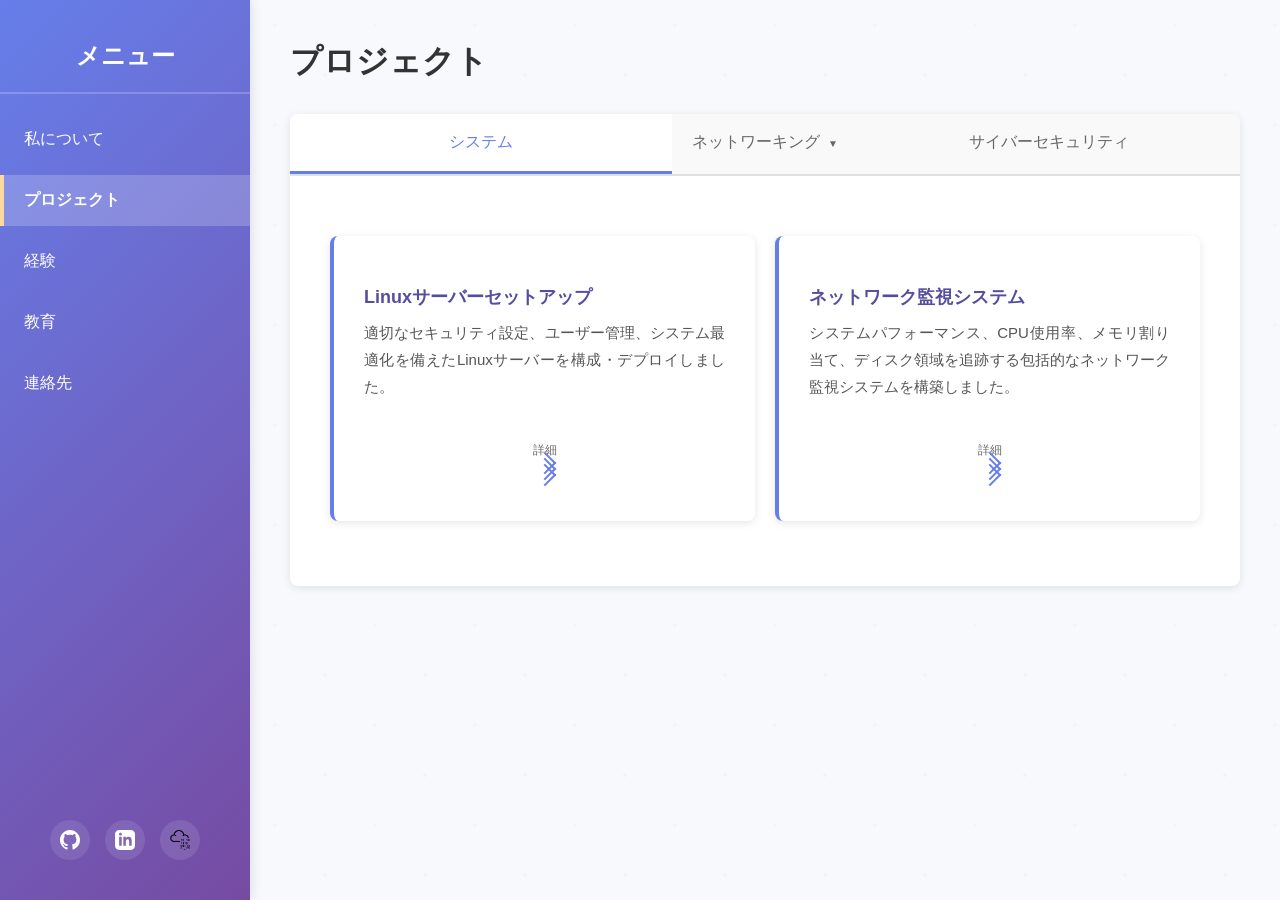
==== commit ac012c6f: "updated" ====
--- a/projects.html
+++ b/projects.html
@@ -40,6 +40,9 @@
                             d="M19 0h-14c-2.761 0-5 2.239-5 5v14c0 2.761 2.239 5 5 5h14c2.762 0 5-2.239 5-5v-14c0-2.761-2.238-5-5-5zm-11 19h-3v-11h3v11zm-1.5-12.268c-.966 0-1.75-.79-1.75-1.764s.784-1.764 1.75-1.764 1.75.79 1.75 1.764-.783 1.764-1.75 1.764zm13.5 12.268h-3v-5.604c0-3.368-4-3.113-4 0v5.604h-3v-11h3v1.765c1.396-2.586 7-2.777 7 2.476v6.759z" />
                     </svg>
                 </a>
+                <a href="https://tryhackme.com/p/helloboy1" target="_blank" class="social-link" title="TryHackMe">
+                    <img src="svg/new.png" alt="TryHackMe" style="width: 20px; height: 20px;">
+                </a>
             </div>
         </aside>
 
@@ -59,7 +62,7 @@
                             <button class="project-nav-btn dropdown-toggle" data-category="networking">ネットワーキング</button>
                             <div class="dropdown-menu">
                                 <button class="dropdown-item active" data-category="networking">すべてのネットワーキング</button>
-                                <button class="dropdown-item" data-category="practical-labs">Practical Labs</button>
+                                <button class="dropdown-item" data-category="practical-labs">実践演習</button>
                             </div>
                         </div>
                         <button class="project-nav-btn" data-category="cybersecurity">サイバーセキュリティ</button>
--- a/style.css
+++ b/style.css
@@ -1,3 +1,4 @@
+/* Reset and Base Styles */
 * {
     margin: 0;
     padding: 0;
@@ -10,6 +11,7 @@
     color: #333;
 }
 
+/* Main Container */
 .container {
     display: flex;
     height: 100vh;
@@ -94,6 +96,104 @@
 .social-link:hover {
     background-color: rgba(255, 255, 255, 0.3);
     transform: translateY(-3px);
+}
+
+/* CTF Animated Button */
+.ctf-btn-wrapper {
+    padding: 15px 20px 25px;
+}
+
+.ctf-btn {
+    display: flex;
+    align-items: center;
+    gap: 12px;
+    padding: 14px 16px;
+    background: linear-gradient(135deg, #1a1a2e 0%, #0f0f1a 100%);
+    border: 2px solid #00ff88;
+    border-radius: 8px;
+    text-decoration: none;
+    position: relative;
+    overflow: hidden;
+    transition: all 0.3s ease;
+    box-shadow: 0 0 20px rgba(0, 255, 136, 0.3), inset 0 0 15px rgba(0, 255, 136, 0.1);
+}
+
+.ctf-btn::before {
+    content: '';
+    position: absolute;
+    top: 0;
+    left: -100%;
+    width: 100%;
+    height: 100%;
+    background: linear-gradient(90deg, transparent, rgba(0, 255, 136, 0.3), transparent);
+    animation: ctfShine 2.5s infinite;
+}
+
+@keyframes ctfShine {
+    0% {
+        left: -100%;
+    }
+
+    50%,
+    100% {
+        left: 100%;
+    }
+}
+
+.ctf-btn:hover {
+    transform: translateY(-3px);
+    box-shadow: 0 0 35px rgba(0, 255, 136, 0.5), inset 0 0 25px rgba(0, 255, 136, 0.2);
+    background: linear-gradient(135deg, #0f0f1a 0%, #1a1a2e 100%);
+}
+
+.ctf-btn-icon {
+    font-size: 24px;
+    animation: ctfPulse 1.5s infinite;
+}
+
+@keyframes ctfPulse {
+
+    0%,
+    100% {
+        transform: scale(1);
+    }
+
+    50% {
+        transform: scale(1.1);
+    }
+}
+
+.ctf-btn-text {
+    display: flex;
+    flex-direction: column;
+    flex: 1;
+}
+
+.ctf-btn-title {
+    color: #00ff88;
+    font-size: 16px;
+    font-weight: 800;
+    text-transform: uppercase;
+    letter-spacing: 2px;
+    text-shadow: 0 0 10px rgba(0, 255, 136, 0.5);
+}
+
+.ctf-btn-subtitle {
+    color: #aaa;
+    font-size: 11px;
+    font-weight: 500;
+    letter-spacing: 1px;
+}
+
+.ctf-btn-arrow {
+    color: #00ff88;
+    font-size: 20px;
+    font-weight: bold;
+    transition: all 0.3s ease;
+}
+
+.ctf-btn:hover .ctf-btn-arrow {
+    transform: translateX(5px);
 }
 
 /* Main Content Area */
@@ -109,6 +209,7 @@
     background-size: 100px 100px;
 }
 
+/* Page Styles */
 .page {
     display: none;
     animation: fadeIn 0.3s ease;
@@ -215,8 +316,6 @@
     align-items: flex-start;
     position: relative;
 }
-
-
 
 /* Introduction content */
 .introduction-content {
@@ -346,6 +445,7 @@
     }
 }
 
+/* Page Header */
 .page-header {
     margin-bottom: 30px;
 }
@@ -1288,89 +1388,7 @@
     }
 }
 
-@media (max-width: 768px) {
-    .sidebar {
-        width: 200px;
-    }
-
-    .main-content {
-        margin-left: 200px;
-        width: calc(100% - 200px);
-        padding: 20px;
-    }
-
-    .tabs {
-        flex-wrap: wrap;
-    }
-
-    .tab-btn {
-        flex: 1 1 auto;
-        min-width: 120px;
-        padding: 12px 15px;
-        font-size: 14px;
-    }
-
-    .tab-contents {
-        padding: 20px;
-    }
-
-    .page-header h1 {
-        font-size: 24px;
-    }
-
-    .info-grid {
-        grid-template-columns: 1fr;
-        gap: 15px;
-    }
-
-    .interests-grid {
-        grid-template-columns: 1fr;
-    }
-
-    /* Intro Card Responsive */
-    .intro-with-photo {
-        flex-direction: column;
-        align-items: center;
-        text-align: center;
-    }
-
-    .intro-photo-right {
-        width: 100%;
-        display: flex;
-
-        transform: rotate(0deg);
-        margin: 20px 0;
-    }
-
-    .intro-photo-right::before {
-        display: none;
-    }
-
-    .intro-photo-right::after {
-        display: none;
-    }
-
-    .steel-pin {
-        top: 5px;
-        left: 5px;
-        width: 4px;
-    }
-
-    .intro-photo-right:hover {
-        transform: scale(1.02);
-    }
-
-    .intro-photo-right:hover .steel-pin {
-        transform: scale(1.1) rotate(-10deg);
-    }
-
-    .intro-photo-right img {
-        width: 180px;
-        height: 220px;
-    }
-}
-
-/* Project Category Container (like tabs-container) */
+/* Project Category Container */
 .project-navbar {
     display: flex;
     background-color: #f9f9f9;
@@ -1400,7 +1418,6 @@
     transform: rotate(180deg);
 }
 
-/* Hover effect for dropdown toggle */
 .dropdown-container:hover .dropdown-toggle {
     background-color: rgba(255, 255, 255, 0.1);
 }
@@ -1453,7 +1470,6 @@
     font-weight: 600;
 }
 
-/* Show dropdown toggle as active when dropdown item is selected */
 .dropdown-container .project-nav-btn.active {
     background-color: rgba(255, 255, 255, 0.2);
     border-bottom-color: transparent;
@@ -1484,7 +1500,7 @@
     background-color: white;
 }
 
-/* Projects Grid - Same as info-grid in About page */
+/* Projects Grid */
 #projects-container {
     display: grid;
     grid-template-columns: 1fr 1fr;
@@ -1492,152 +1508,6 @@
     margin-top: 20px;
 }
 
-/* Responsive Projects Container */
-@media (max-width: 768px) {
-    #projects-container {
-        grid-template-columns: 1fr;
-        gap: 15px;
-    }
-}
-
-@media (max-width: 480px) {
-    #projects-container {
-        grid-template-columns: 1fr;
-        gap: 12px;
-    }
-}
-
-/* Projects Item - Same style as info-item */
-#projects-container .project-item {
-    background: linear-gradient(135deg, #f8f9ff 0%, #ffffff 100%);
-    border-left: 5px solid #2563eb;
-    border-radius: 8px;
-    padding: 20px;
-    box-shadow: 0 2px 8px rgba(37, 99, 235, 0.08);
-    transition: all 0.3s ease;
-    position: relative;
-    overflow: hidden;
-}
-
-/* Responsive Project Items */
-@media (max-width: 768px) {
-    #projects-container .project-item {
-        padding: 15px;
-        border-left-width: 4px;
-    }
-
-    #projects-container .project-item-title {
-        font-size: 12px;
-    }
-
-    #projects-container .project-item-description {
-        font-size: 14px;
-    }
-}
-
-@media (max-width: 480px) {
-    #projects-container .project-item {
-        padding: 12px;
-    }
-
-    #projects-container .project-item-title {
-        font-size: 11px;
-    }
-
-    #projects-container .project-item-description {
-        font-size: 13px;
-    }
-}
-
-#projects-container .project-item::before {
-    content: '▹';
-    position: absolute;
-    top: -5px;
-    right: -10px;
-    font-size: 60px;
-    color: rgba(37, 99, 235, 0.05);
-    opacity: 0.5;
-}
-
-#projects-container .project-item:hover {
-    transform: translateY(-4px);
-    box-shadow: 0 8px 20px rgba(37, 99, 235, 0.15);
-    border-left-color: #2563eb;
-}
-
-#projects-container .project-item-title {
-    color: #2563eb;
-    display: block;
-    margin-bottom: 10px;
-    font-size: 14px;
-    text-transform: uppercase;
-    letter-spacing: 1px;
-    font-weight: 700;
-}
-
-#projects-container .project-item-description {
-    font-size: 15px;
-    color: #555;
-    font-weight: 400;
-    line-height: 1.6;
-    text-align: justify;
-}
-
-/* Project Scroll Button */
-.project-scroll-btn {
-    display: flex;
-    flex-direction: column;
-    align-items: center;
-    justify-content: center;
-    padding: 12px 0 8px 0;
-    margin-top: 15px;
-    background: none;
-    border: none;
-    cursor: pointer;
-    width: 100%;
-    transition: all 0.3s ease;
-}
-
-.project-scroll-btn:hover {
-    background-color: rgba(102, 126, 234, 0.05);
-    border-radius: 4px;
-}
-
-.project-scroll-btn .scroll-text {
-    font-size: 12px;
-    color: #666;
-    margin-bottom: 6px;
-    font-weight: 500;
-}
-
-.project-scroll-btn .scroll-arrow {
-    display: flex;
-    flex-direction: column;
-    align-items: center;
-}
-
-.project-scroll-btn .scroll-arrow span {
-    width: 16px;
-    height: 16px;
-    border-right: 2px solid #667eea;
-    border-bottom: 2px solid #667eea;
-    transform: rotate(-45deg);
-    margin-top: -10px;
-    animation: scrollDown 1.5s infinite;
-}
-
-.project-scroll-btn .scroll-arrow span:nth-child(1) {
-    animation-delay: 0s;
-}
-
-.project-scroll-btn .scroll-arrow span:nth-child(2) {
-    animation-delay: 0.3s;
-}
-
-.project-scroll-btn .scroll-arrow span:nth-child(3) {
-    animation-delay: 0.6s;
-}
-
 .projects-grid {
     display: grid;
     grid-template-columns: repeat(auto-fill, minmax(320px, 1fr));
@@ -1645,7 +1515,7 @@
     margin-bottom: 40px;
 }
 
-/* Projects Item - New Layout */
+/* Projects Item */
 .project-item {
     background: white;
     border-left: 4px solid #667eea;
@@ -1755,6 +1625,7 @@
     animation-delay: 0.6s;
 }
 
+/* Project Card */
 .project-card {
     background: linear-gradient(135deg, #f8f9ff 0%, #ffffff 100%);
     border-left: 5px solid #2563eb;
@@ -1887,133 +1758,59 @@
     font-size: 18px;
 }
 
-@media (max-width: 768px) {
-    .project-navbar {
-        margin-bottom: 40px;
-        padding: 10px 0;
-        background-color: #f9f9f9;
-    }
-
-    .project-nav-btn {
-        padding: 12px 10px;
-        font-size: 13px;
-        min-width: auto;
-        flex: 1;
-        border-bottom: none;
-    }
-
-    /* Dropdown responsive styles */
-    .dropdown-container {
-        position: static;
-    }
-
-    .dropdown-menu {
-        position: absolute;
-        top: 100%;
-        left: 0;
-        width: 100%;
-        max-height: 200px;
-        overflow-y: auto;
-        background: rgba(255, 255, 255, 0.98);
-        box-shadow: 0 4px 12px rgba(0, 0, 0, 0.15);
-        border-radius: 0;
-        z-index: 999;
-        display: none;
-    }
-
-    /* On mobile, show dropdown on click/tap */
-    .dropdown-container.active .dropdown-menu {
-        display: block;
-    }
-
-    .dropdown-toggle::after {
-        transform: rotate(0deg);
-    }
-
-    .dropdown-container.active .dropdown-toggle::after {
-        transform: rotate(180deg);
-    }
-
-    .dropdown-container:hover .dropdown-menu {
-        display: none;
-    }
-
-    .dropdown-container.active:hover .dropdown-menu {
-        display: block;
-    }
-
-    .dropdown-item {
-        padding: 12px 15px;
-        font-size: 13px;
-    }
-
-    .projects-grid {
-        grid-template-columns: repeat(auto-fill, minmax(280px, 1fr));
-        gap: 20px;
-    }
-
-    /* Ensure main content is below navbar */
-    .tabs-container {
-        margin-top: 10px;
-        position: relative;
-        z-index: 1;
-    }
-}
-
-@media (max-width: 480px) {
-    .container {
-        flex-direction: column;
-    }
-
-    .sidebar {
-        width: 100%;
-        height: auto;
-        position: relative;
-    }
-
-    .main-content {
-        margin-left: 0;
-        width: 100%;
-    }
-
-    .tabs {
-        flex-direction: column;
-    }
-
-    .tab-btn {
-        width: 100%;
-        text-align: left;
-        border-bottom: none;
-        border-left: 4px solid transparent;
-    }
-
-    .tab-btn.active {
-        border-left-color: #667eea;
-        border-bottom: none;
-    }
-
-    .projects-grid {
-        grid-template-columns: 1fr;
-    }
-
-    .project-navbar {
-        flex-direction: column;
-        border-bottom: none;
-    }
-
-    .project-nav-btn {
-        width: 100%;
-        text-align: left;
-        border-bottom: none;
-        border-left: 4px solid transparent;
-        padding: 15px 20px;
-    }
-
-    .project-nav-btn.active {
-        border-left-color: #667eea;
-        border-bottom: none;
-        background-color: #f9f9f9;
-    }
+/* Project Scroll Button */
+.project-scroll-btn {
+    display: flex;
+    flex-direction: column;
+    align-items: center;
+    justify-content: center;
+    padding: 12px 0 8px 0;
+    margin-top: 15px;
+    background: none;
+    border: none;
+    cursor: pointer;
+    width: 100%;
+    transition: all 0.3s ease;
+}
+
+.project-scroll-btn:hover {
+    background-color: rgba(102, 126, 234, 0.05);
+    border-radius: 4px;
+}
+
+.project-scroll-btn .scroll-text {
+    font-size: 12px;
+    color: #666;
+    margin-bottom: 6px;
+    font-weight: 500;
+}
+
+.project-scroll-btn .scroll-arrow {
+    display: flex;
+    flex-direction: column;
+    align-items: center;
+}
+
+.project-scroll-btn .scroll-arrow span {
+    width: 16px;
+    height: 16px;
+    border-right: 2px solid #667eea;
+    border-bottom: 2px solid #667eea;
+    transform: rotate(-45deg);
+    margin-top: -10px;
+    animation: scrollDown 1.5s infinite;
+}
+
+.project-scroll-btn .scroll-arrow span:nth-child(1) {
+    animation-delay: 0s;
+}
+
+.project-scroll-btn .scroll-arrow span:nth-child(2) {
+    animation-delay: 0.3s;
+}
+
+.project-scroll-btn .scroll-arrow span:nth-child(3) {
+    animation-delay: 0.6s;
 }
 
 /* Network Topologies Styling */
@@ -2095,6 +1892,160 @@
     padding-bottom: 15px;
     border-bottom: 3px solid #667eea;
     font-weight: 600;
+}
+
+/* CTF Section Styling */
+.info-item.ctf-item {
+    border-left: 5px solid #00d97e;
+    background: linear-gradient(135deg, #f0fff4 0%, #ffffff 100%);
+}
+
+.info-item.ctf-item::before {
+    content: '🎯';
+    position: absolute;
+    top: -5px;
+    right: -10px;
+    font-size: 50px;
+    color: rgba(0, 217, 126, 0.1);
+    opacity: 0.8;
+}
+
+.info-item.ctf-item:hover {
+    border-left-color: #00d97e;
+    box-shadow: 0 8px 20px rgba(0, 217, 126, 0.2);
+}
+
+.ctf-header {
+    display: flex;
+    align-items: center;
+    justify-content: space-between;
+    margin-bottom: 12px;
+}
+
+.ctf-badge {
+    display: inline-block;
+    padding: 4px 10px;
+    background: linear-gradient(135deg, #00d97e 0%, #00b368 100%);
+    color: white;
+    font-size: 10px;
+    font-weight: 700;
+    text-transform: uppercase;
+    border-radius: 12px;
+    letter-spacing: 0.5px;
+    animation: pulse 2s infinite;
+}
+
+@keyframes pulse {
+
+    0%,
+    100% {
+        opacity: 1;
+        box-shadow: 0 0 0 0 rgba(0, 217, 126, 0.4);
+    }
+
+    50% {
+        opacity: 0.9;
+        box-shadow: 0 0 0 6px rgba(0, 217, 126, 0);
+    }
+}
+
+.ctf-content {
+    margin-top: 10px;
+}
+
+.ctf-link {
+    display: inline-flex;
+    align-items: center;
+    gap: 10px;
+    padding: 12px 18px;
+    background: white;
+    border: 2px solid #00d97e;
+    border-radius: 10px;
+    text-decoration: none;
+    transition: all 0.3s ease;
+    box-shadow: 0 2px 8px rgba(0, 217, 126, 0.15);
+}
+
+.ctf-link:hover {
+    transform: translateY(-2px);
+    box-shadow: 0 6px 20px rgba(0, 217, 126, 0.3);
+    background: linear-gradient(135deg, #00d97e 0%, #00b368 100%);
+}
+
+.ctf-link:hover .ctf-username,
+.ctf-link:hover .external-link-icon {
+    color: white;
+}
+
+.ctf-icon {
+    width: 28px;
+    height: 28px;
+    border-radius: 6px;
+    object-fit: contain;
+}
+
+.ctf-username {
+    font-size: 15px;
+    font-weight: 600;
+    color: #00a065;
+    transition: color 0.3s ease;
+}
+
+.external-link-icon {
+    color: #00a065;
+    transition: color 0.3s ease;
+    flex-shrink: 0;
+}
+
+/* CTF Solutions Section */
+.info-item.ctf-solutions-item {
+    border-left: 5px solid #6366f1;
+    background: linear-gradient(135deg, #eef2ff 0%, #ffffff 100%);
+}
+
+.info-item.ctf-solutions-item::before {
+    content: '🔐';
+    position: absolute;
+    top: -5px;
+    right: -10px;
+    font-size: 50px;
+    color: rgba(99, 102, 241, 0.1);
+    opacity: 0.8;
+}
+
+.info-item.ctf-solutions-item:hover {
+    border-left-color: #6366f1;
+    box-shadow: 0 8px 20px rgba(99, 102, 241, 0.2);
+}
+
+.ctf-solved-badge {
+    display: inline-block;
+    padding: 4px 10px;
+    background: linear-gradient(135deg, #6366f1 0%, #4f46e5 100%);
+    color: white;
+    font-size: 10px;
+    font-weight: 700;
+    text-transform: uppercase;
+    border-radius: 12px;
+    letter-spacing: 0.5px;
+}
+
+.ctf-description {
+    font-size: 14px;
+    color: #555;
+    line-height: 1.6;
+    margin: 10px 0 15px 0;
+    text-align: justify;
+}
+
+.ctf-solutions-link {
+    border-color: #6366f1;
+    box-shadow: 0 2px 8px rgba(99, 102, 241, 0.15);
+}
+
+.ctf-solutions-link:hover {
+    background: linear-gradient(135deg, #6366f1 0%, #4f46e5 100%);
+    box-shadow: 0 6px 20px rgba(99, 102, 241, 0.3);
 }
 
 /* Modal for Topology Images */
@@ -2159,8 +2110,177 @@
     transform: scale(1.1);
 }
 
-/* Responsive topologies */
+/* Responsive Styles */
 @media (max-width: 768px) {
+    .sidebar {
+        width: 200px;
+    }
+
+    .main-content {
+        margin-left: 200px;
+        width: calc(100% - 200px);
+        padding: 20px;
+    }
+
+    .tabs {
+        flex-wrap: wrap;
+    }
+
+    .tab-btn {
+        flex: 1 1 auto;
+        min-width: 120px;
+        padding: 12px 15px;
+        font-size: 14px;
+    }
+
+    .tab-contents {
+        padding: 20px;
+    }
+
+    .page-header h1 {
+        font-size: 24px;
+    }
+
+    .info-grid {
+        grid-template-columns: 1fr;
+        gap: 15px;
+    }
+
+    .interests-grid {
+        grid-template-columns: 1fr;
+    }
+
+    /* Intro Card Responsive */
+    .intro-with-photo {
+        flex-direction: column;
+        align-items: center;
+        text-align: center;
+    }
+
+    .intro-photo-right {
+        width: 100%;
+        display: flex;
+        transform: rotate(0deg);
+        margin: 20px 0;
+    }
+
+    .intro-photo-right::before {
+        display: none;
+    }
+
+    .intro-photo-right::after {
+        display: none;
+    }
+
+    .steel-pin {
+        top: 5px;
+        left: 5px;
+        width: 4px;
+    }
+
+    .intro-photo-right:hover {
+        transform: scale(1.02);
+    }
+
+    .intro-photo-right:hover .steel-pin {
+        transform: scale(1.1) rotate(-10deg);
+    }
+
+    .intro-photo-right img {
+        width: 180px;
+        height: 220px;
+    }
+
+    /* Projects Responsive */
+    #projects-container {
+        grid-template-columns: 1fr;
+        gap: 15px;
+    }
+
+    #projects-container .project-item {
+        padding: 15px;
+        border-left-width: 4px;
+    }
+
+    #projects-container .project-item-title {
+        font-size: 12px;
+    }
+
+    #projects-container .project-item-description {
+        font-size: 14px;
+    }
+
+    /* Project Navbar Responsive */
+    .project-navbar {
+        margin-bottom: 40px;
+        padding: 10px 0;
+        background-color: #f9f9f9;
+    }
+
+    .project-nav-btn {
+        padding: 12px 10px;
+        font-size: 13px;
+        min-width: auto;
+        flex: 1;
+        border-bottom: none;
+    }
+
+    /* Dropdown responsive styles */
+    .dropdown-container {
+        position: static;
+    }
+
+    .dropdown-menu {
+        position: absolute;
+        top: 100%;
+        left: 0;
+        width: 100%;
+        max-height: 200px;
+        overflow-y: auto;
+        background: rgba(255, 255, 255, 0.98);
+        box-shadow: 0 4px 12px rgba(0, 0, 0, 0.15);
+        border-radius: 0;
+        z-index: 999;
+        display: none;
+    }
+
+    .dropdown-container.active .dropdown-menu {
+        display: block;
+    }
+
+    .dropdown-toggle::after {
+        transform: rotate(0deg);
+    }
+
+    .dropdown-container.active .dropdown-toggle::after {
+        transform: rotate(180deg);
+    }
+
+    .dropdown-container:hover .dropdown-menu {
+        display: none;
+    }
+
+    .dropdown-container.active:hover .dropdown-menu {
+        display: block;
+    }
+
+    .dropdown-item {
+        padding: 12px 15px;
+        font-size: 13px;
+    }
+
+    .projects-grid {
+        grid-template-columns: repeat(auto-fill, minmax(280px, 1fr));
+        gap: 20px;
+    }
+
+    .tabs-container {
+        margin-top: 10px;
+        position: relative;
+        z-index: 1;
+    }
+
+    /* Topologies Responsive */
     .topologies-grid {
         grid-template-columns: 1fr;
         gap: 20px;
@@ -2192,4 +2312,77 @@
         margin-top: 25px;
         margin-bottom: 20px;
     }
+}
+
+@media (max-width: 480px) {
+    .container {
+        flex-direction: column;
+    }
+
+    .sidebar {
+        width: 100%;
+        height: auto;
+        position: relative;
+    }
+
+    .main-content {
+        margin-left: 0;
+        width: 100%;
+    }
+
+    .tabs {
+        flex-direction: column;
+    }
+
+    .tab-btn {
+        width: 100%;
+        text-align: left;
+        border-bottom: none;
+        border-left: 4px solid transparent;
+    }
+
+    .tab-btn.active {
+        border-left-color: #667eea;
+        border-bottom: none;
+    }
+
+    .projects-grid {
+        grid-template-columns: 1fr;
+    }
+
+    .project-navbar {
+        flex-direction: column;
+        border-bottom: none;
+    }
+
+    .project-nav-btn {
+        width: 100%;
+        text-align: left;
+        border-bottom: none;
+        border-left: 4px solid transparent;
+        padding: 15px 20px;
+    }
+
+    .project-nav-btn.active {
+        border-left-color: #667eea;
+        border-bottom: none;
+        background-color: #f9f9f9;
+    }
+
+    #projects-container {
+        grid-template-columns: 1fr;
+        gap: 12px;
+    }
+
+    #projects-container .project-item {
+        padding: 12px;
+    }
+
+    #projects-container .project-item-title {
+        font-size: 11px;
+    }
+
+    #projects-container .project-item-description {
+        font-size: 13px;
+    }
 }
